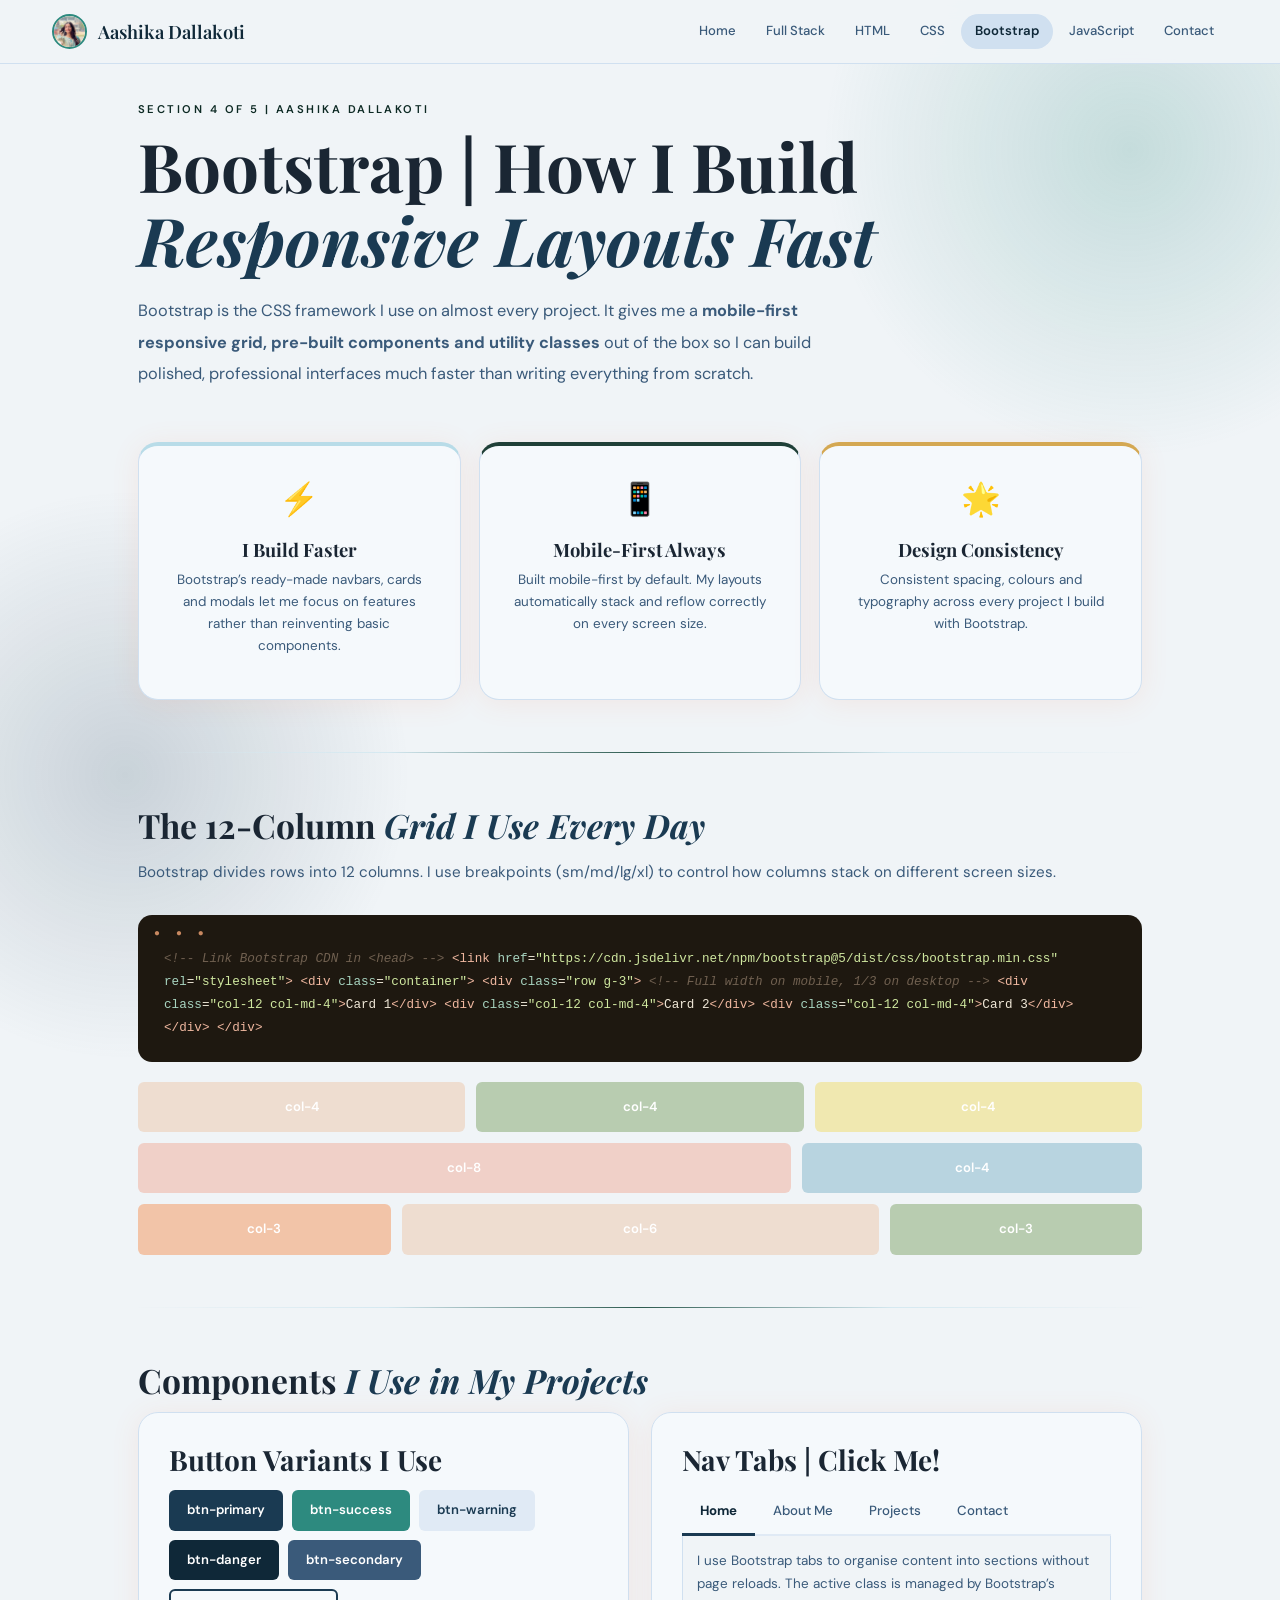
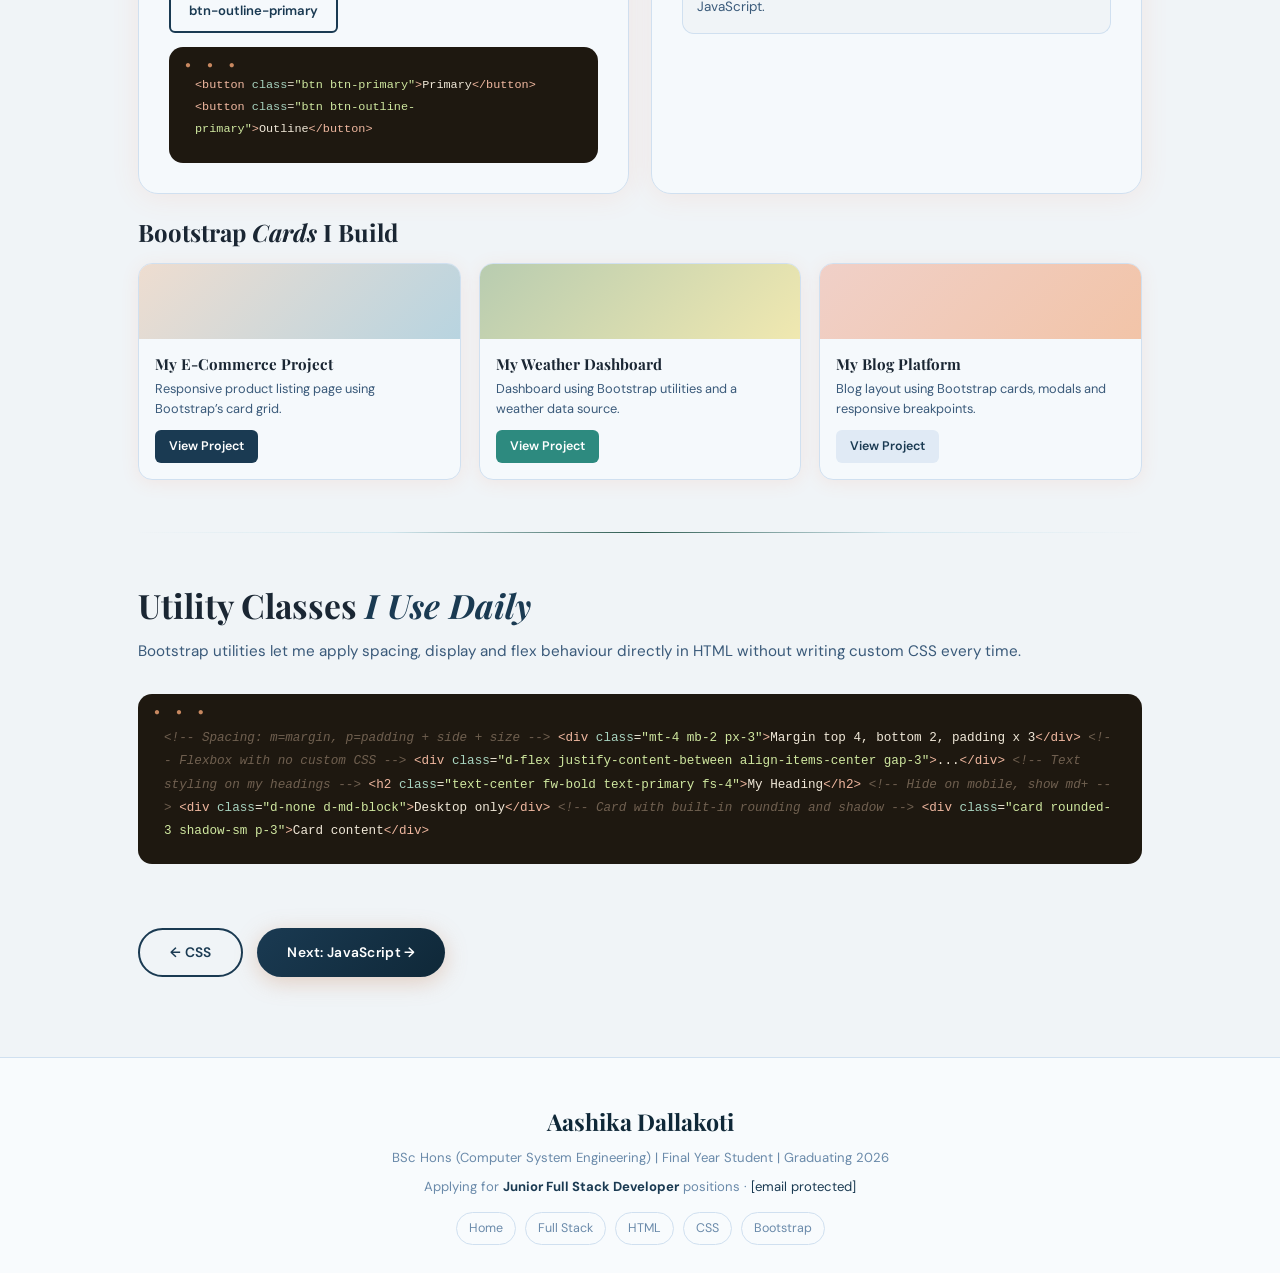
==== bootstrap.html @ cee33c59 "first commit" ====
<!DOCTYPE html>
<html lang="en">
<head>
  <meta charset="UTF-8">
  <meta name="viewport" content="width=device-width,initial-scale=1.0">
  <link rel="icon" href="favicon.ico" type="image/x-icon">
  <title>Bootstrap | Aashika Dallakoti</title>
  <link rel="stylesheet" href="https://cdn.jsdelivr.net/npm/bootstrap@5.3.3/dist/css/bootstrap.min.css" crossorigin="anonymous">
  <link rel="stylesheet" href="style.css">
  <link rel="stylesheet" href="page-styles.css">
</head>
<body>
<nav class="navbar">
  <a class="nav-brand" href="index.html">
    <img class="nav-logo" src="profile.jpg" alt="Aashika">
    <span class="nav-name">Aashika Dallakoti</span>
  </a>
  <div class="nav-menu">
    <a class="nav-link" href="index.html">Home</a>
    <a class="nav-link" href="fullstack.html">Full Stack</a>
    <a class="nav-link" href="html.html">HTML</a>
    <a class="nav-link" href="css.html">CSS</a>
    <a class="nav-link" href="bootstrap.html">Bootstrap</a>
    <a class="nav-link" href="javascript.html">JavaScript</a>
    <a class="nav-link" href="contact.html">Contact</a>
  </div>
</nav>
<div class="page-wrap">
  <div class="reveals">
    <span class="label">Section 4 of 5 | Aashika Dallakoti</span>
    <h1 class="page-title">Bootstrap | How I Build<br><em>Responsive Layouts Fast</em></h1>
    <p class="page-intro">Bootstrap is the CSS framework I use on almost every project. It gives me a <strong>mobile-first responsive grid, pre-built components and utility classes</strong> out of the box so I can build polished, professional interfaces much faster than writing everything from scratch.</p>
  </div>

  <div class="grid-3 reveals" style="margin-bottom:44px;">
    <div class="card card-body card-accent-rose bs-why">
      <div class="bs-why-icon">&#9889;</div><h3>I Build Faster</h3>
      <p>Bootstrap&rsquo;s ready-made navbars, cards and modals let me focus on features rather than reinventing basic components.</p>
    </div>
    <div class="card card-body card-accent-mint bs-why">
      <div class="bs-why-icon">&#128241;</div><h3>Mobile-First Always</h3>
      <p>Built mobile-first by default. My layouts automatically stack and reflow correctly on every screen size.</p>
    </div>
    <div class="card card-body card-accent-butter bs-why">
      <div class="bs-why-icon">&#127775;</div><h3>Design Consistency</h3>
      <p>Consistent spacing, colours and typography across every project I build with Bootstrap.</p>
    </div>
  </div>

  <div class="divider"></div>

  <div class="reveals" style="margin-bottom:44px;">
    <h2 class="section-heading">The 12-Column <em>Grid I Use Every Day</em></h2>
    <p class="section-sub">Bootstrap divides rows into 12 columns. I use breakpoints (sm/md/lg/xl) to control how columns stack on different screen sizes.</p>
    <div class="code-block" style="margin-bottom:20px;padding-top:32px;">
<span class="c">&lt;!-- Link Bootstrap CDN in &lt;head&gt; --&gt;</span>
<span class="t">&lt;link</span> <span class="a">href</span>=<span class="v">"https://cdn.jsdelivr.net/npm/bootstrap@5/dist/css/bootstrap.min.css"</span> <span class="a">rel</span>=<span class="v">"stylesheet"</span><span class="t">&gt;</span>

<span class="t">&lt;div</span> <span class="a">class</span>=<span class="v">"container"</span><span class="t">&gt;</span>
  <span class="t">&lt;div</span> <span class="a">class</span>=<span class="v">"row g-3"</span><span class="t">&gt;</span>
    <span class="c">&lt;!-- Full width on mobile, 1/3 on desktop --&gt;</span>
    <span class="t">&lt;div</span> <span class="a">class</span>=<span class="v">"col-12 col-md-4"</span><span class="t">&gt;</span>Card 1<span class="t">&lt;/div&gt;</span>
    <span class="t">&lt;div</span> <span class="a">class</span>=<span class="v">"col-12 col-md-4"</span><span class="t">&gt;</span>Card 2<span class="t">&lt;/div&gt;</span>
    <span class="t">&lt;div</span> <span class="a">class</span>=<span class="v">"col-12 col-md-4"</span><span class="t">&gt;</span>Card 3<span class="t">&lt;/div&gt;</span>
  <span class="t">&lt;/div&gt;</span>
<span class="t">&lt;/div&gt;</span>
    </div>
    <div class="bs-grid-demo">
      <div class="bs-row"><div class="bs-col" style="background:#eeddd0;">col-4</div><div class="bs-col" style="background:#b8ccb0;">col-4</div><div class="bs-col" style="background:#f0e8b0;">col-4</div></div>
      <div class="bs-row"><div class="bs-col" style="flex:2;background:#f0d0c8;">col-8</div><div class="bs-col" style="flex:1;background:#b8d4e0;">col-4</div></div>
      <div class="bs-row"><div class="bs-col" style="flex:1;background:#f2c4a8;">col-3</div><div class="bs-col" style="flex:2;background:#eeddd0;">col-6</div><div class="bs-col" style="flex:1;background:#b8ccb0;">col-3</div></div>
    </div>
  </div>

  <div class="divider"></div>

  <div class="reveals" style="margin-bottom:44px;">
    <h2 class="section-heading">Components <em>I Use in My Projects</em></h2>
    <div class="grid-2" style="margin-bottom:24px;">
      <div class="card card-body">
        <h3 style="font-family:var(--ff-h);color:var(--ink);margin-bottom:14px;font-weight:700;">Button Variants I Use</h3>
        <div class="bs-btns">
          <button class="bsb p">btn-primary</button>
          <button class="bsb s">btn-success</button>
          <button class="bsb w">btn-warning</button>
          <button class="bsb d">btn-danger</button>
          <button class="bsb sec">btn-secondary</button>
          <button class="bsb op">btn-outline-primary</button>
        </div>
        <div class="code-block" style="margin-top:14px;font-size:.74rem;padding-top:28px;">
<span class="t">&lt;button</span> <span class="a">class</span>=<span class="v">"btn btn-primary"</span><span class="t">&gt;</span>Primary<span class="t">&lt;/button&gt;</span>
<span class="t">&lt;button</span> <span class="a">class</span>=<span class="v">"btn btn-outline-primary"</span><span class="t">&gt;</span>Outline<span class="t">&lt;/button&gt;</span>
        </div>
      </div>
      <div class="card card-body">
        <h3 style="font-family:var(--ff-h);color:var(--ink);margin-bottom:14px;font-weight:700;">Nav Tabs | Click Me!</h3>
        <div class="bs-tabs">
          <div class="bs-tab active" onclick="setTab(this)">Home</div>
          <div class="bs-tab" onclick="setTab(this)">About Me</div>
          <div class="bs-tab" onclick="setTab(this)">Projects</div>
          <div class="bs-tab" onclick="setTab(this)">Contact</div>
        </div>
        <div style="padding:14px;background:var(--bg);border-radius:0 0 12px 12px;font-size:.84rem;border:1px solid var(--border);border-top:none;">
          I use Bootstrap tabs to organise content into sections without page reloads. The active class is managed by Bootstrap&rsquo;s JavaScript.
        </div>
      </div>
    </div>
    <h3 style="font-family:var(--ff-h);color:var(--ink);margin-bottom:16px;font-size:1.5rem;font-weight:700;">Bootstrap <em>Cards</em> I Build</h3>
    <div class="grid-3">
      <div class="bs-demo-card"><div class="bs-card-img" style="background:linear-gradient(135deg,#eeddd0,#b8d4e0);"></div><div class="bs-card-bd"><h5>My E-Commerce Project</h5><p>Responsive product listing page using Bootstrap&rsquo;s card grid.</p><button class="bsb p sm">View Project</button></div></div>
      <div class="bs-demo-card"><div class="bs-card-img" style="background:linear-gradient(135deg,#b8ccb0,#f0e8b0);"></div><div class="bs-card-bd"><h5>My Weather Dashboard</h5><p>Dashboard using Bootstrap utilities and a weather data source.</p><button class="bsb s sm">View Project</button></div></div>
      <div class="bs-demo-card"><div class="bs-card-img" style="background:linear-gradient(135deg,#f0d0c8,#f2c4a8);"></div><div class="bs-card-bd"><h5>My Blog Platform</h5><p>Blog layout using Bootstrap cards, modals and responsive breakpoints.</p><button class="bsb w sm">View Project</button></div></div>
    </div>
  </div>

  <div class="divider"></div>

  <div class="reveals">
    <h2 class="section-heading">Utility Classes <em>I Use Daily</em></h2>
    <p class="section-sub">Bootstrap utilities let me apply spacing, display and flex behaviour directly in HTML without writing custom CSS every time.</p>
    <div class="code-block" style="padding-top:32px;">
<span class="c">&lt;!-- Spacing: m=margin, p=padding + side + size --&gt;</span>
<span class="t">&lt;div</span> <span class="a">class</span>=<span class="v">"mt-4 mb-2 px-3"</span><span class="t">&gt;</span>Margin top 4, bottom 2, padding x 3<span class="t">&lt;/div&gt;</span>

<span class="c">&lt;!-- Flexbox with no custom CSS --&gt;</span>
<span class="t">&lt;div</span> <span class="a">class</span>=<span class="v">"d-flex justify-content-between align-items-center gap-3"</span><span class="t">&gt;</span>...<span class="t">&lt;/div&gt;</span>

<span class="c">&lt;!-- Text styling on my headings --&gt;</span>
<span class="t">&lt;h2</span> <span class="a">class</span>=<span class="v">"text-center fw-bold text-primary fs-4"</span><span class="t">&gt;</span>My Heading<span class="t">&lt;/h2&gt;</span>

<span class="c">&lt;!-- Hide on mobile, show md+ --&gt;</span>
<span class="t">&lt;div</span> <span class="a">class</span>=<span class="v">"d-none d-md-block"</span><span class="t">&gt;</span>Desktop only<span class="t">&lt;/div&gt;</span>

<span class="c">&lt;!-- Card with built-in rounding and shadow --&gt;</span>
<span class="t">&lt;div</span> <span class="a">class</span>=<span class="v">"card rounded-3 shadow-sm p-3"</span><span class="t">&gt;</span>Card content<span class="t">&lt;/div&gt;</span>
    </div>
  </div>

  <div class="page-nav-btns reveals">
    <a href="css.html" class="btn btn-outline">&larr; CSS</a>
    <a href="javascript.html" class="btn btn-plum">Next: JavaScript &rarr;</a>
  </div>
</div>

<footer class="footer">
  <div class="footer-name">Aashika Dallakoti</div>
  <p>BSc Hons (Computer System Engineering) | Final Year Student | Graduating 2026</p>
  <p style="margin-top:6px;">Applying for <strong>Junior Full Stack Developer</strong> positions &middot; <a href="/cdn-cgi/l/email-protection#6400050808050f0b100d0505170c0d0f05240309050d084a070b09" style="color:var(--clay)"><span class="__cf_email__" data-cfemail="81e5e0edede0eaeef5e8e0e0f2e9e8eae0c1e6ece0e8edafe2eeec">[email&#160;protected]</span></a></p>
  <div class="footer-links">
    <a href="index.html">Home</a><a href="fullstack.html">Full Stack</a>
    <a href="html.html">HTML</a><a href="css.html">CSS</a>
    <a href="bootstrap.html">Bootstrap</a>
    <script src="script.js"></script>
---- style.css ----
@import url('https://fonts.googleapis.com/css2?family=Playfair+Display:ital,wght@0,400;0,600;0,700;1,400;1,600&family=DM+Sans:ital,wght@0,300;0,400;0,500;0,600;1,300&display=swap');

:root {
  --sand:#f0f4f7;--sand2:#e0eaf5;--peach:#d4e8f0;--peach2:#c0e0f0;
  --sage:#2d5a4f;--sage2:#1f4038;--sage3:#0d2a24;
  --cream:#f8fbfd;--warm:#e8f2f8;--clay:#1a3a52;--clay2:#0f2838;
  --sky:#4a7ba7;--sky2:#2d5a7f;--blush:#d4e8f0;--blush2:#b8dce8;
  --gold:#d4a852;--lemon:#e8d4a8;
  --ink:#1a2633;--body:#3a5a7a;--muted:#6a8aaa;
  --card:#f5f9fc;--bg:#f0f4f7;--border:#d0e0f0;
  --accent:#2d8a7f;--accent2:#1a5a52;
  --glow:rgba(45,138,127,.10);--glow2:rgba(45,138,127,.18);
  --ff-h:'Playfair Display',serif;--ff-b:'DM Sans',sans-serif;
  --r1:6px;--r2:14px;--r3:20px;--pill:999px;
  --plum:var(--clay);--plum2:var(--clay2);--rose-deep:var(--blush2);
  --mint:var(--sage);--mint-deep:var(--sage2);--butter:var(--lemon);
  --lavender:var(--sand2);--lav-deep:var(--peach2);--rose:var(--blush);
  --teal:var(--sage3);
  --glow:rgba(255,119,68,.10);--glow2:rgba(255,119,68,.18);
}
*,*::before,*::after{margin:0;padding:0;box-sizing:border-box}
html{scroll-behavior:smooth}
body{font-family:var(--ff-b);background:var(--bg);color:var(--body);overflow-x:hidden;line-height:1.7}
a{text-decoration:none;color:inherit}
img{max-width:100%;display:block}
button{cursor:pointer;font-family:var(--ff-b)}

body::before{content:'';position:fixed;top:-200px;right:-200px;width:700px;height:700px;border-radius:50%;
  background:radial-gradient(circle,rgba(45,138,127,.22)0%,transparent 62%);pointer-events:none;z-index:0}
body::after{content:'';position:fixed;bottom:-200px;left:-200px;width:650px;height:650px;border-radius:50%;
  background:radial-gradient(circle,rgba(26,58,82,.18)0%,transparent 62%);pointer-events:none;z-index:0}

.navbar{position:fixed;top:0;left:0;right:0;z-index:999;height:64px;
  display:flex;align-items:center;justify-content:space-between;padding:0 52px;
  background:rgba(240,244,247,.97);backdrop-filter:blur(20px);border-bottom:1px solid var(--border)}
.nav-brand{display:flex;align-items:center;gap:11px}
.nav-logo{width:35px;height:35px;border-radius:50%;object-fit:cover;object-position:center top;border:2px solid #2d8a7f}
.nav-name{font-family:var(--ff-h);font-size:1.15rem;color:#0f2838;font-weight:600}
.nav-menu{display:flex;align-items:center;gap:2px}
.nav-link{padding:6px 14px;border-radius:var(--pill);font-size:.82rem;font-weight:500;color:var(--body);transition:.2s}
.nav-link:hover,.nav-link.active{background:#d0e0f0;color:#0f2838}
.nav-link.active{font-weight:600}

.page-wrap{position:relative;z-index:1;max-width:1100px;margin:0 auto;padding:100px 48px 80px}

.label{display:block;font-size:.7rem;font-weight:600;letter-spacing:.22em;text-transform:uppercase;color:var(--sage3);margin-bottom:10px}
.page-title{font-family:var(--ff-h);font-size:clamp(2.6rem,5.5vw,4.2rem);color:var(--ink);line-height:1.1;margin-bottom:18px;font-weight:700}
.page-title em{color:var(--clay);font-style:italic}
.page-intro{font-size:1.02rem;line-height:1.95;max-width:680px;color:var(--body);margin-bottom:52px}
.section-heading{font-family:var(--ff-h);font-size:clamp(1.5rem,3vw,2.1rem);color:var(--ink);margin-bottom:12px;font-weight:700}
.section-heading em{color:var(--clay);font-style:italic}
.section-sub{font-size:.95rem;line-height:1.9;margin-bottom:28px;color:var(--body)}

.card{background:var(--card);border:1px solid var(--border);border-radius:var(--r3);box-shadow:0 3px 28px var(--glow);transition:.28s}
.card:hover{transform:translateY(-3px);box-shadow:0 12px 40px var(--glow2)}
.card-body{padding:30px}
.card-accent-rose{border-top:4px solid var(--blush2)}
.card-accent-mint{border-top:4px solid var(--sage2)}
.card-accent-butter{border-top:4px solid var(--gold)}
.card-accent-sky{border-top:4px solid var(--sky2)}

.btn{display:inline-flex;align-items:center;gap:8px;padding:12px 30px;border-radius:var(--pill);font-size:.86rem;font-weight:600;border:none;transition:.22s;cursor:pointer;letter-spacing:.02em}
.btn:hover{transform:translateY(-2px)}
.btn-plum{background:linear-gradient(135deg,var(--clay),var(--clay2));color:#fff;box-shadow:0 5px 22px rgba(200,136,96,.36)}
.btn-plum:hover{box-shadow:0 10px 30px rgba(200,136,96,.48)}
.btn-outline{background:transparent;border:2px solid var(--clay);color:var(--clay)}
.btn-outline:hover{background:var(--sand2)}
.btn-sm{padding:7px 18px;font-size:.79rem}

.divider{height:1px;margin:52px 0;background:linear-gradient(90deg,transparent,var(--peach),var(--sage),var(--peach),transparent)}

.code-block{background:#1e1810;color:#f0e8d8;border-radius:var(--r2);padding:28px 26px 22px;font-family:'Fira Code','Courier New',monospace;font-size:.79rem;line-height:1.84;overflow-x:auto;position:relative}
.code-block::before{content:'● ● ●';position:absolute;top:10px;left:16px;font-size:.62rem;letter-spacing:5px;color:#c88860}
.code-block .t{color:#f0b8a0}.code-block .a{color:#a8d4c0}.code-block .v{color:#d0e8a0}
.code-block .c{color:#706050;font-style:italic}.code-block .k{color:#e8c890}.code-block .s{color:#f8e090}.code-block .fn{color:#a8d8b8}

.pill-row{display:flex;flex-wrap:wrap;gap:8px;margin:13px 0}
.pill{border-radius:var(--pill);padding:4px 12px;font-size:.75rem;font-family:'Fira Code','Courier New',monospace;font-weight:600}
.pill-default{background:var(--blush);color:#804030}
.pill-lav{background:var(--sand2);color:#7a4828}

/* ✅ CHANGED: Full Stack pill is now WHITE with dark border instead of green */
.pill-mint{background:#ffffff;color:#1f4038;border:1.5px solid #2d5a4f}

.pill-butter{background:var(--lemon);color:#7a6010}
.pill-sky{background:var(--sky2);color:#1a4870}

.grid-2{display:grid;grid-template-columns:1fr 1fr;gap:22px}
.grid-3{display:grid;grid-template-columns:1fr 1fr 1fr;gap:18px}

.reveal{opacity:0;transform:translateY(26px);transition:opacity .6s ease,transform .6s ease}
.reveal.visible{opacity:1;transform:translateY(0)}

.footer{position:relative;z-index:1;text-align:center;padding:44px 40px 28px;border-top:1px solid var(--border);background:#f8fbfd}
.footer-name{font-family:var(--ff-h);font-size:1.45rem;color:var(--clay2);margin-bottom:6px;font-weight:700}
.footer p{font-size:.82rem;color:var(--muted);margin-bottom:3px}
.footer strong{color:var(--clay)}
.footer-links{display:flex;justify-content:center;flex-wrap:wrap;gap:9px;margin-top:14px}
.footer-links a{font-size:.78rem;color:var(--muted);transition:.2s;padding:5px 12px;border-radius:var(--pill);border:1px solid var(--border)}
.footer-links a:hover{color:var(--clay2);background:var(--sand2);border-color:var(--sand2)}

.input-error{border-color:#d07070!important;background:#fff5f5!important;animation:shake .35s ease}
@keyframes shake{0%,100%{transform:translateX(0)}25%{transform:translateX(-5px)}75%{transform:translateX(5px)}}
.field-error{color:#b04040;background:#fff0f0;border-left:3px solid #d07070;border-radius:0 0 7px 7px;padding:7px 12px;font-size:.78rem;font-weight:600;margin-top:-2px;margin-bottom:6px;display:none}
.form-success-msg{display:none;align-items:center;gap:12px;margin-top:16px;padding:14px 18px;background:linear-gradient(135deg,var(--sage),#c8e8c0);color:#1a5020;border-radius:12px;border-left:4px solid var(--sage2);font-size:.88rem;font-weight:600}
.form-success-msg .check{background:var(--sage2);color:#fff;width:28px;height:28px;border-radius:50%;display:flex;align-items:center;justify-content:center;flex-shrink:0;font-size:1rem}

@media(max-width:960px){.grid-3{grid-template-columns:1fr 1fr}}
@media(max-width:640px){
  .navbar{padding:0 16px}.nav-link{padding:5px 8px;font-size:.74rem}
  .page-wrap{padding:86px 16px 56px}.grid-2,.grid-3{grid-template-columns:1fr}
}
---- page-styles.css ----
/* ══ HOME ══ */
.hero-home{position:relative;z-index:1;min-height:100vh;display:flex;align-items:center;justify-content:center;padding:90px 52px 60px}
.hero-bg{position:absolute;inset:0;background:radial-gradient(ellipse at 70% 40%,rgba(45,138,127,.25)0%,transparent 55%);pointer-events:none}
.hero-content{display:flex;align-items:center;gap:80px;max-width:1100px;width:100%;flex-direction:row-reverse}
.profile-wrap{position:relative;flex-shrink:0}

.profile-outer{width:260px;height:260px;border-radius:50%;padding:5px;
  background:linear-gradient(145deg,#c0e0f0,#d4e8f0,#2d5a4f,#b8dce8);
  animation:floatY 5s ease-in-out infinite;
  box-shadow:0 20px 60px rgba(45,138,127,.22),0 0 0 2px rgba(212,232,240,.6)}
.profile-inner{width:100%;height:100%;border-radius:50%;overflow:hidden;border:4px solid #fff}
.profile-inner img{width:100%;height:100%;object-fit:cover;object-position:center top}
.profile-badge{position:absolute;bottom:14px;left:50%;transform:translateX(-50%);
  background:#fff;color:#0f2838;font-size:.72rem;font-weight:700;
  padding:6px 16px;border-radius:var(--pill);box-shadow:0 4px 18px var(--glow);
  white-space:nowrap;border:1px solid var(--border)}
.profile-deco{position:absolute;top:-14px;right:-14px;width:48px;height:48px;
  border-radius:50%;background:linear-gradient(135deg,#d4a852,#2d8a7f);
  display:flex;align-items:center;justify-content:center;font-size:1.4rem;
  box-shadow:0 4px 16px rgba(0,0,0,.1)}

@keyframes floatY{0%,100%{transform:translateY(0)}50%{transform:translateY(-14px)}}

.hero-text{flex:1}
.hero-greeting{font-family:var(--ff-h);font-size:1.15rem;color:#1a3a52;font-weight:600;margin-bottom:6px;font-style:italic}
.hero-name{font-family:var(--ff-h);font-size:clamp(2.6rem,6vw,4.4rem);color:var(--ink);line-height:1.06;margin-bottom:8px;font-weight:700}
.hero-name em{color:#1a3a52;font-style:italic}
.hero-role{display:inline-flex;align-items:center;gap:8px;background:#e0eaf5;
  color:#0f2838;font-size:.82rem;font-weight:600;padding:6px 16px;
  border-radius:var(--pill);margin-bottom:20px}
.role-dot{width:7px;height:7px;border-radius:50%;background:#1a3a52;animation:pulse 2s infinite}
@keyframes pulse{0%,100%{opacity:1;transform:scale(1)}50%{opacity:.5;transform:scale(.8)}}
.hero-bio{font-size:1.04rem;line-height:1.9;max-width:580px;color:var(--body);margin-bottom:28px}
.hero-btns{display:flex;gap:14px;flex-wrap:wrap;margin-bottom:28px}
.tech-stack{display:flex;flex-wrap:wrap;gap:9px}
.tech-badge{background:var(--card);border:1.5px solid var(--border);color:var(--body);
  border-radius:var(--pill);padding:5px 14px;font-size:.78rem;font-weight:500;
  box-shadow:0 2px 10px var(--glow)}

/* About strip */
.about-strip .ab-inner{display:flex;flex-wrap:wrap}
.ab-item{display:flex;align-items:flex-start;gap:14px;flex:1;min-width:180px;padding:22px 26px}
.ab-icon{font-size:1.7rem;flex-shrink:0;margin-top:2px}
.ab-item strong{display:block;color:var(--ink);font-size:.9rem;margin-bottom:4px;font-weight:600}
.ab-item p{font-size:.81rem;line-height:1.6}
.ab-div{width:1px;background:var(--border);flex-shrink:0}

/* Section nav cards */
.section-cards{display:grid;grid-template-columns:repeat(3,1fr);gap:20px;margin-top:8px}
.snc{background:var(--card);border:1.5px solid var(--border);border-radius:var(--r3);
  padding:28px 22px;box-shadow:0 4px 24px var(--glow);transition:.25s;
  display:flex;flex-direction:column;gap:8px;cursor:pointer}
.snc:hover{transform:translateY(-5px);box-shadow:0 14px 42px var(--glow2);border-color:#d0e0f0}
.snc-num{font-family:var(--ff-h);font-size:2rem;color:#2d8a7f;font-weight:700;line-height:1;margin-bottom:2px}
.snc-icon{font-size:1.6rem}
.snc h3{font-family:var(--ff-h);font-size:1.15rem;color:var(--ink);font-weight:700}
.snc p{font-size:.82rem;line-height:1.65;color:var(--body);flex:1}
.snc-arr{font-size:1.1rem;color:#1a3a52;margin-top:4px}

/* Page nav */
.page-nav-btns{display:flex;gap:14px;margin-top:64px;flex-wrap:wrap}

/* ══ FULL STACK ══ */
.pillar-card{padding:28px !important}
.pillar-icon{font-size:2rem;margin-bottom:12px}
.pillar-card h3{font-family:var(--ff-h);font-size:1.2rem;color:var(--ink);margin-bottom:8px;font-weight:700}
.pillar-card p{font-size:.87rem;line-height:1.75}
.arch-flow{display:flex;align-items:center;justify-content:center;flex-wrap:wrap;gap:0;padding:12px 0}
.arch-box{border-radius:var(--r2);padding:22px 30px;text-align:center;min-width:190px}
.arch-fe{background:linear-gradient(135deg,#e0eaf5,#d4e8f0)}
.arch-be{background:linear-gradient(135deg,#d4e8f0,#c8e0f0)}
.arch-db{background:linear-gradient(135deg,#f0f4f7,#e8f0f8)}
.arch-lbl{font-weight:700;font-size:.82rem;color:var(--ink);letter-spacing:.08em;text-transform:uppercase;margin-bottom:6px}
.arch-tech{font-size:.77rem;color:var(--body)}
.arch-arr{display:flex;flex-direction:column;align-items:center;gap:5px;padding:0 16px;min-width:110px}
.arch-line{display:block;width:60px;height:2px;background:linear-gradient(90deg,#1a3a52,#2d8a7f)}
.arch-lbl2{font-size:.7rem;color:var(--muted);text-align:center;line-height:1.5}
.skill-tbl{overflow:hidden}
.skill-tbl table{width:100%;border-collapse:collapse}
.skill-tbl th{background:linear-gradient(135deg,#e0eaf5,#d4e8f0);color:#0f2838;
  font-size:.75rem;text-transform:uppercase;letter-spacing:.1em;padding:13px 18px;text-align:left;font-weight:700}
.skill-tbl td{padding:13px 18px;border-bottom:1px solid var(--border);font-size:.87rem}
.skill-tbl tr:last-child td{border-bottom:none}
.skill-tbl tr:hover td{background:#f8fbfd}
.skill-bar{display:inline-block;height:8px;background:linear-gradient(90deg,#1a3a52,#2d8a7f);
  border-radius:var(--pill);min-width:20px;transition:width .8s ease}

/* ══ HTML PAGE ══ */
.html-preview{background:var(--bg);border:2px dashed #1a3a52;border-radius:var(--r2);padding:22px;margin-top:16px}
.html-preview h4{color:#0f2838;font-size:.77rem;text-transform:uppercase;letter-spacing:.1em;margin-bottom:12px;font-weight:700}
.demo-form{display:flex;flex-direction:column;gap:5px}
.demo-form label{font-size:.83rem;font-weight:600;color:var(--body)}
.demo-input{border:1.5px solid var(--border);border-radius:var(--r1);padding:9px 13px;
  font-family:var(--ff-b);font-size:.85rem;outline:none;background:var(--card);color:var(--ink);
  transition:border-color .2s;width:100%}
.demo-input:focus{border-color:#1a3a52;box-shadow:0 0 0 3px rgba(26,58,82,.1)}
.demo-table{width:100%;border-collapse:collapse;font-size:.84rem}
.demo-table th{background:linear-gradient(135deg,#e0eaf5,#d4e8f0);color:#0f2838;padding:9px 13px;text-align:left;font-size:.76rem;font-weight:700}
.demo-table td{padding:9px 13px;border-bottom:1px solid var(--border)}
.demo-table tr:hover td{background:#f8fbfd}
.sem-card{padding:20px !important}
.sem-card code{display:block;font-family:'Fira Code','Courier New',monospace;font-size:.88rem;color:#1a3a52;margin-bottom:7px;font-weight:700}
.sem-card p{font-size:.81rem;line-height:1.65}

/* ══ CSS PAGE ══ */
.bmd{font-size:.7rem;font-weight:600;text-align:center}
.bmd-margin{background:#d4e8f0;color:#0f3a52;border-radius:12px;padding:16px;display:flex;align-items:center;justify-content:center}
.bmd-border{background:#c0e0f0;color:#0d2838;border-radius:8px;padding:13px;display:flex;align-items:center;justify-content:center}
.bmd-padding{background:#e0eaf5;color:#0f3a5a;border-radius:6px;padding:11px;display:flex;align-items:center;justify-content:center}
.bmd-content{background:#f0f4f7;color:#1a3a52;border-radius:4px;padding:10px 20px}
.flex-live{display:flex;gap:9px;align-items:stretch}
.fl-box{flex:1;border-radius:var(--r1);padding:13px 8px;text-align:center;font-size:.8rem;font-weight:600;color:#fff;background:#1a3a52}
.grid-demo-css{display:grid;grid-template-columns:repeat(3,1fr);gap:9px;margin-top:12px}
.gd-cell{border-radius:var(--r1);padding:13px;text-align:center;font-size:.8rem;font-weight:600;color:#fff;background:#2d8a7f}
.anim-panel{min-height:150px}
.css-anims{display:flex;gap:24px;justify-content:center;align-items:flex-end;padding:18px 0}
.anim-item{display:flex;flex-direction:column;align-items:center;gap:9px;font-size:.72rem;color:var(--muted)}
.anim-bounce{width:38px;height:38px;border-radius:50%;background:linear-gradient(135deg,#c0e0f0,#e0eaf5);animation:bnc 1.1s ease-in-out infinite}
@keyframes bnc{0%,100%{transform:translateY(0) scale(1)}50%{transform:translateY(-26px) scale(.9)}}
.anim-spin{width:38px;height:38px;border-radius:var(--r1);background:linear-gradient(135deg,#1a3a52,#2d8a7f);animation:spn 1.4s linear infinite}
@keyframes spn{to{transform:rotate(360deg)}}
.anim-pulse{width:38px;height:38px;border-radius:50%;background:#7fbde8;border:3px solid #2d8a7f;animation:pls 1.2s ease-in-out infinite}
@keyframes pls{0%,100%{transform:scale(1);opacity:1}50%{transform:scale(1.3);opacity:.7}}
.anim-slide{width:38px;height:38px;border-radius:var(--r1);background:linear-gradient(135deg,#d0e0f0,#d4a852);animation:sld 1.5s ease-in-out infinite alternate}
@keyframes sld{from{transform:translateX(-20px)}to{transform:translateX(20px)}}
.css-editor{display:flex;flex-direction:column;gap:16px}
.css-editor label{display:flex;flex-direction:column;gap:7px;font-size:.82rem;font-weight:600;color:var(--body)}
.css-editor input[type="color"]{height:38px;width:80px;border:1.5px solid var(--border);border-radius:var(--r1);cursor:pointer;padding:2px}
.css-editor input[type="range"]{accent-color:#1a3a52;width:100%}

/* ══ BOOTSTRAP ══ */
.bs-why{padding:26px !important;text-align:center}
.bs-why-icon{font-size:2rem;margin-bottom:12px}
.bs-why h3{font-family:var(--ff-h);color:var(--ink);margin-bottom:8px;font-size:1.15rem;font-weight:700}
.bs-why p{font-size:.84rem;line-height:1.65}
.bs-grid-demo{display:flex;flex-direction:column;gap:11px}
.bs-row{display:flex;gap:11px}
.bs-col{flex:1;border-radius:var(--r1);padding:14px;text-align:center;font-size:.82rem;font-weight:600;color:#fff;background:#1a3a52}
.bs-btns{display:flex;flex-wrap:wrap;gap:9px}
.bsb{padding:9px 18px;border-radius:var(--r1);border:none;font-family:var(--ff-b);font-size:.82rem;cursor:pointer;font-weight:600;transition:.2s}
.bsb:hover{opacity:.88;transform:translateY(-1px)}
.bsb.p{background:#1a3a52;color:#fff}.bsb.s{background:#2d8a7f;color:#fff}
.bsb.w{background:#e0eaf5;color:#1a3a52}.bsb.d{background:#0f2838;color:#fff}
.bsb.sec{background:#3a5a7a;color:#fff}.bsb.op{background:transparent;border:2px solid #1a3a52;color:#1a3a52}
.bsb.sm{padding:6px 14px;font-size:.78rem}
.bs-tabs{display:flex;border-bottom:2px solid #e0eaf5}
.bs-tab{padding:10px 18px;font-size:.83rem;cursor:pointer;color:var(--body);border-bottom:3px solid transparent;margin-bottom:-2px;transition:.2s;font-weight:500}
.bs-tab.active{color:#0f2838;border-bottom-color:#1a3a52;font-weight:700}
.bs-demo-card{background:var(--card);border-radius:var(--r2);overflow:hidden;border:1px solid var(--border);box-shadow:0 3px 18px var(--glow)}
.bs-card-img{height:75px}
.bs-card-bd{padding:16px}
.bs-card-bd h5{font-family:var(--ff-h);color:var(--ink);margin-bottom:6px;font-size:.95rem;font-weight:700}
.bs-card-bd p{font-size:.8rem;line-height:1.6;margin-bottom:10px}

/* ══ JS ══ */
.js-grid{display:grid;grid-template-columns:1fr 1fr;gap:26px;margin-top:24px}
.js-card{padding:28px !important}
.js-tag{display:inline-block;background:#e0eaf5;color:#0f2838;
  font-size:.7rem;font-weight:700;text-transform:uppercase;letter-spacing:.1em;
  padding:4px 12px;border-radius:var(--pill);margin-bottom:10px}
.js-card h3{font-family:var(--ff-h);color:var(--ink);margin-bottom:7px;font-size:1.1rem;font-weight:700}
.js-desc{font-size:.82rem;margin-bottom:14px;line-height:1.65}
.counter-display{font-family:var(--ff-h);font-size:3rem;color:#1a3a52;text-align:center;margin:10px 0;transition:.3s}
.counter-btns{display:flex;gap:10px;justify-content:center}
.c-btn{width:42px;height:42px;border-radius:50%;border:none;font-size:1.3rem;font-weight:700;
  cursor:pointer;background:#e0eaf5;color:#0f2838;transition:.2s}
.c-btn.rst{width:auto;padding:0 16px;font-size:.8rem;border-radius:var(--pill)}
.c-btn:hover{background:#1a3a52;color:#fff}
.todo-row{display:flex;gap:8px;margin-bottom:11px}
.todo-inp{flex:1;border:1.5px solid var(--border);border-radius:var(--r1);padding:9px 12px;
  font-family:var(--ff-b);font-size:.85rem;outline:none;background:var(--card);color:var(--ink);transition:.2s}
.todo-inp:focus{border-color:#1a3a52}
.todo-add{background:#1a3a52;color:#fff;border:none;border-radius:var(--r1);
  padding:9px 16px;font-family:var(--ff-b);font-size:.85rem;font-weight:600}
.todo-list{list-style:none;max-height:130px;overflow-y:auto}
.todo-item{display:flex;align-items:center;gap:9px;padding:7px 0;border-bottom:1px solid var(--border);font-size:.84rem}
.todo-item input[type="checkbox"]{accent-color:#1a3a52}
.todo-item.done span{text-decoration:line-through;color:#bbb}
.todo-del{margin-left:auto;background:none;border:none;cursor:pointer;color:#d4434a;font-size:.9rem}
.color-box{height:76px;border-radius:var(--r2);margin-bottom:12px;background:#e0eaf5;
  transition:background .4s;display:flex;align-items:center;justify-content:center;
  font-size:.85rem;font-weight:600;color:#0f2838}
.swatches{display:flex;gap:9px;flex-wrap:wrap;margin-bottom:10px}
.swatch{width:32px;height:32px;border-radius:50%;cursor:pointer;border:3px solid transparent;transition:.2s}
.swatch:hover{transform:scale(1.15)}
.swatch.active{border-color:var(--ink)}
.q-box{background:linear-gradient(135deg,#e0eaf5,#f0f4f9);border-radius:var(--r2);
  padding:18px;text-align:center;margin-bottom:10px;min-height:76px;
  display:flex;align-items:center;justify-content:center}
.q-text{font-family:var(--ff-h);font-style:italic;color:#0f2838;font-size:.92rem;line-height:1.65}
.q-author{font-size:.77rem;color:#666;margin-bottom:11px}
.q-btn{background:#e0eaf5;border:none;border-radius:var(--pill);padding:9px 20px;
  cursor:pointer;font-family:var(--ff-b);font-size:.83rem;font-weight:600;color:#1a3a52;transition:.2s}
.q-btn:hover{background:#1a3a52;color:#fff}

/* ══ CONTACT ══ */
.ci-cards{display:flex;flex-direction:column;gap:14px}
.ci-card{display:flex;align-items:center;gap:18px;padding:20px 24px !important}
.ci-icon{font-size:1.6rem;flex-shrink:0}
.ci-card h4{font-family:var(--ff-h);color:var(--ink);margin-bottom:4px;font-size:1rem;font-weight:700}
.ci-card p{font-size:.84rem}
.ci-card a{color:#1a3a52;font-weight:600}
.ci-card a:hover{text-decoration:underline}
.form-group{display:flex;flex-direction:column;gap:6px;margin-bottom:16px}
.form-lbl{font-size:.82rem;font-weight:700;color:#0f2838}
.form-inp{border:1.5px solid #ddd;border-radius:var(--r1);padding:11px 15px;
  font-family:var(--ff-b);font-size:.88rem;outline:none;background:#fff;color:#0f2838;
  transition:.2s;width:100%}
.form-inp:focus{border-color:#1a3a52;box-shadow:0 0 0 3px rgba(26,58,82,.1)}
textarea.form-inp{resize:vertical}

/* ══ RESPONSIVE ══ */
@media(max-width:960px){
  .hero-content{flex-direction:column;text-align:center;gap:36px}
  .hero-btns{justify-content:center}.tech-stack{justify-content:center}
  .section-cards{grid-template-columns:1fr 1fr}
  .js-grid{grid-template-columns:1fr}
  .arch-flow{flex-direction:column}.arch-arr{flex-direction:row}
}
@media(max-width:640px){
  .hero-home{padding:90px 18px 40px}.profile-outer{width:190px;height:190px}
  .section-cards{grid-template-columns:1fr}
}
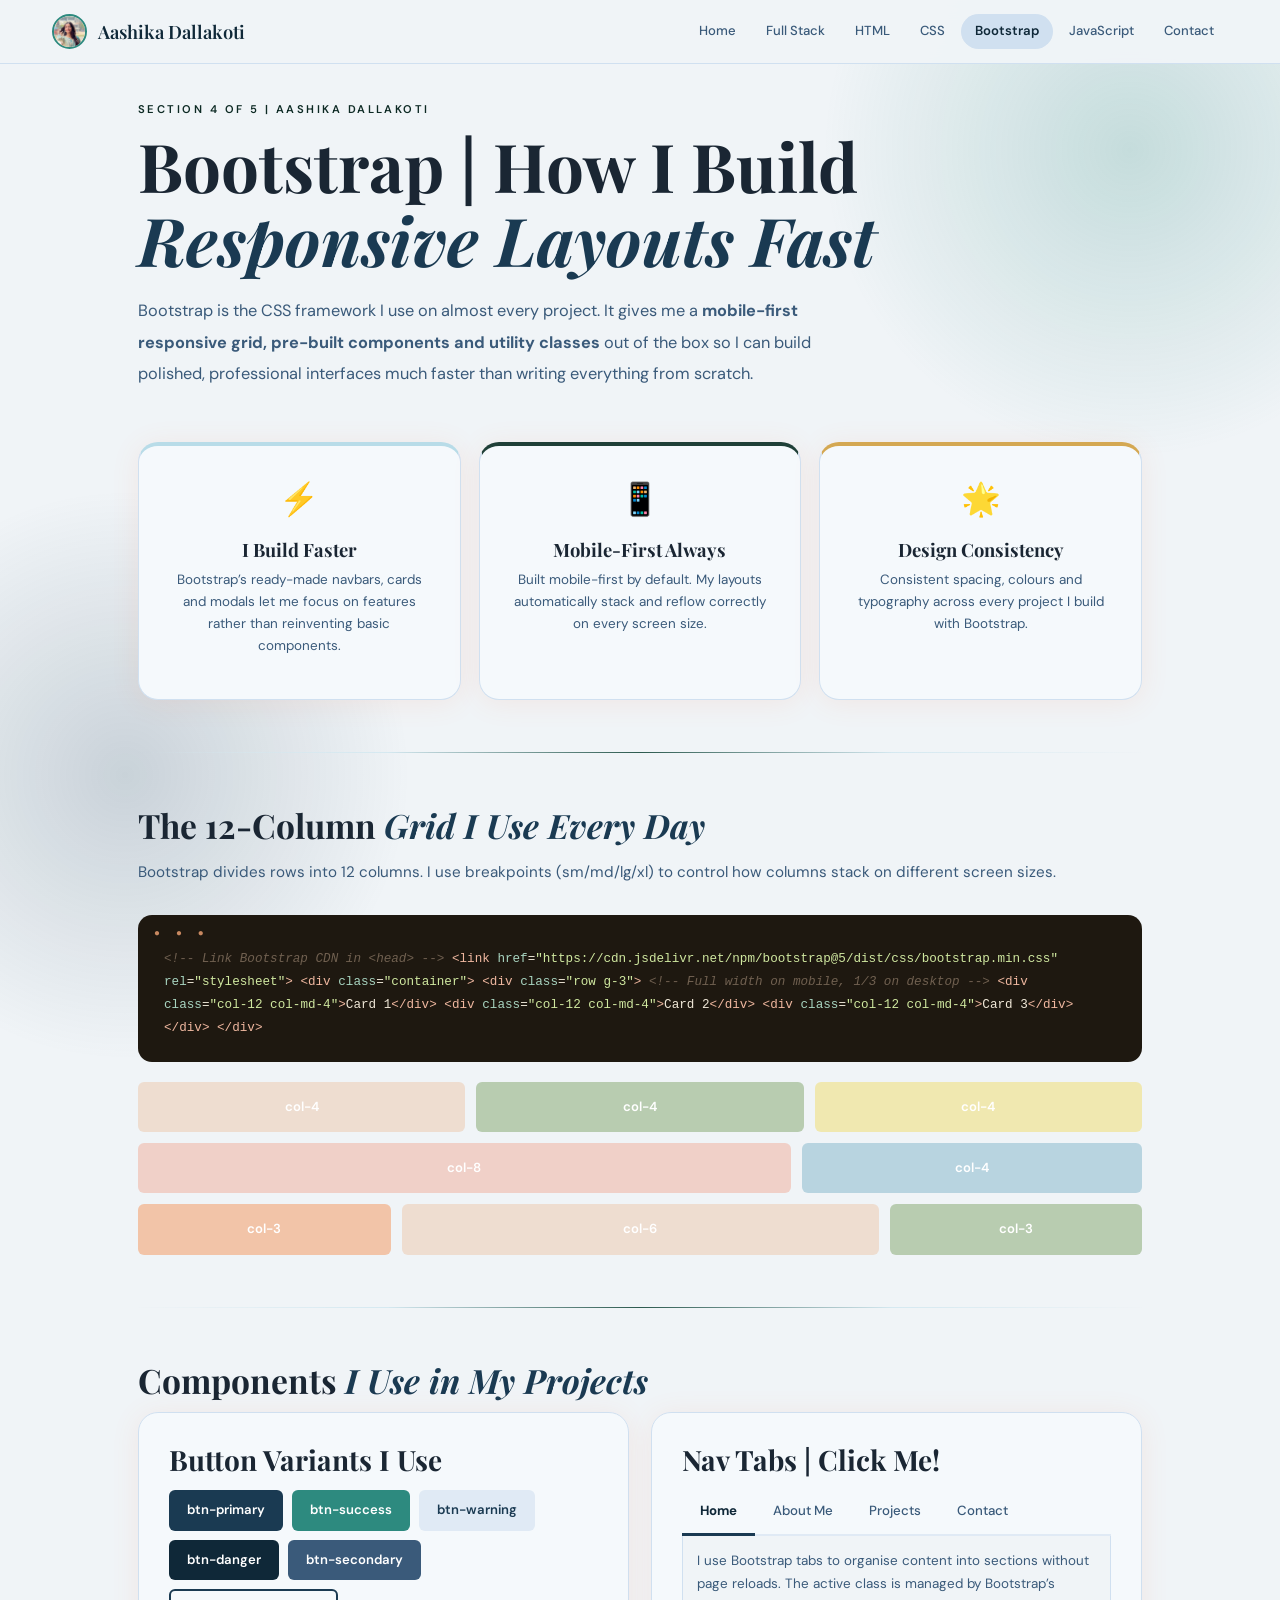
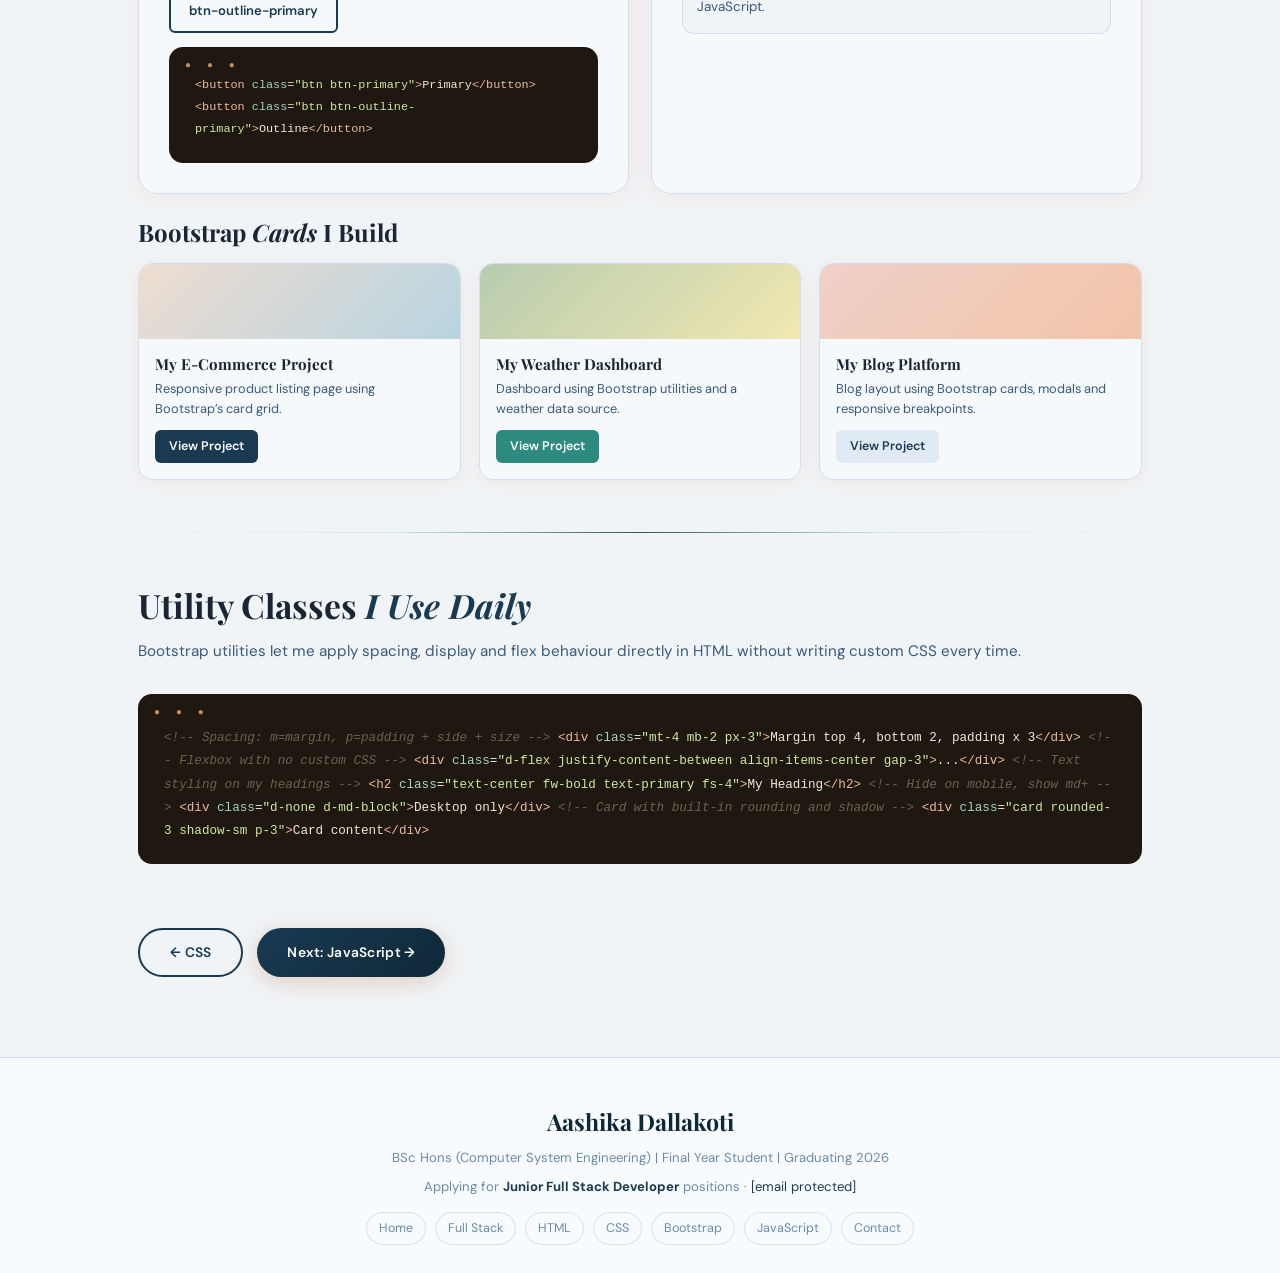
==== commit 211a54d9: "first commit" ====
--- a/bootstrap.html
+++ b/bootstrap.html
@@ -149,5 +149,6 @@
   <div class="footer-links">
     <a href="index.html">Home</a><a href="fullstack.html">Full Stack</a>
     <a href="html.html">HTML</a><a href="css.html">CSS</a>
-    <a href="bootstrap.html">Bootstrap</a>
+    <a href="bootstrap.html">Bootstrap</a><a href="javascript.html">JavaScript</a>
+    <a href="contact.html">Contact</a>
     <script src="script.js"></script>
